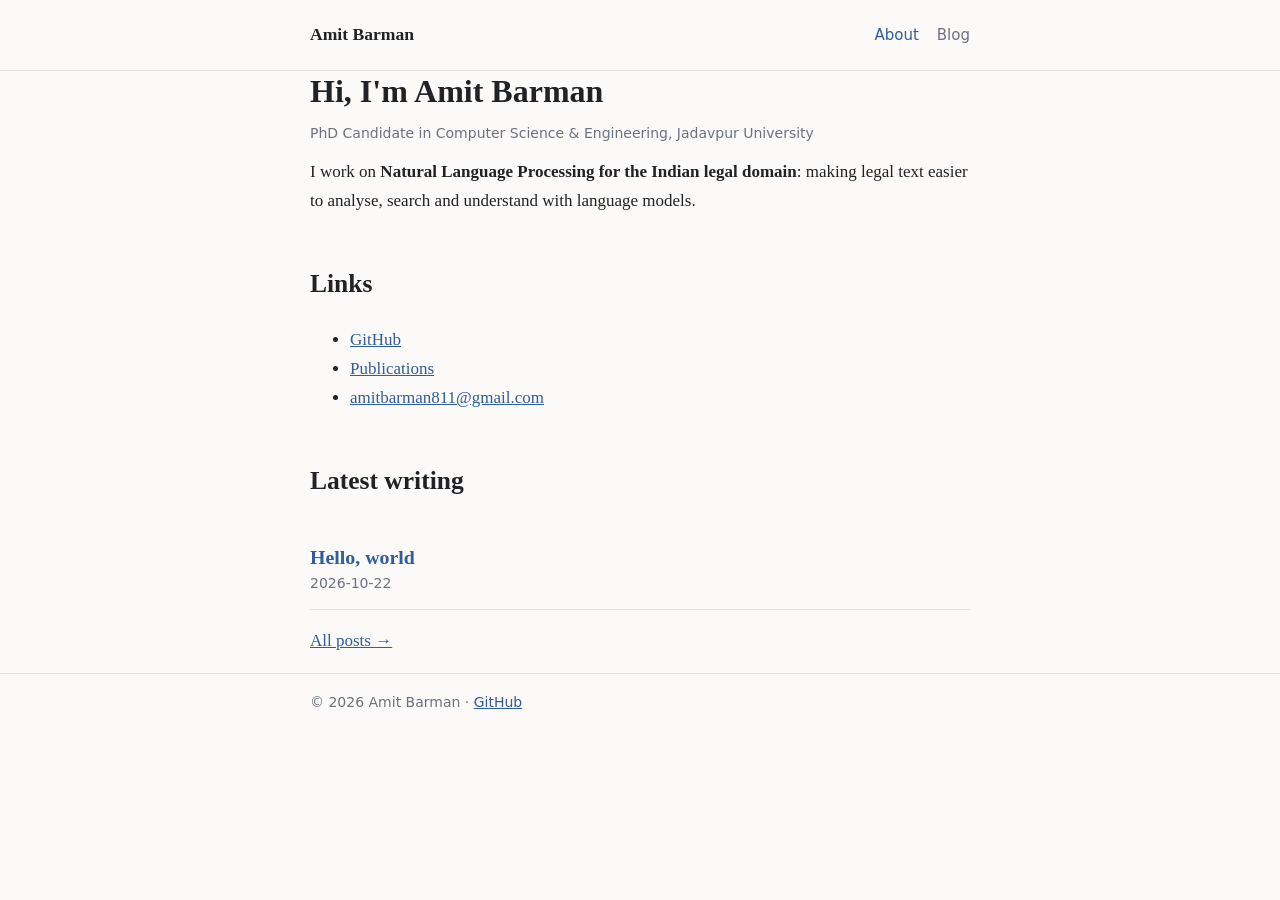
==== index.html @ 5dcd488a "Initial personal blog site" ====
<!doctype html><html lang="en"><head><meta charset="utf-8"><meta name="viewport" content="width=device-width,initial-scale=1">
<title>Amit Barman</title><link rel="stylesheet" href="style.css"></head>
<body data-page="index"><div id="hdr"></div>
<main class="wrap">
<h1>Hi, I'm Amit Barman</h1>
<p class="muted">PhD Candidate in Computer Science &amp; Engineering, Jadavpur University</p>
<p>I work on <strong>Natural Language Processing for the Indian legal domain</strong>: making legal text easier to analyse, search and understand with language models.</p>
<h2>Links</h2>
<ul>
<li><a href="https://github.com/imamit-b">GitHub</a></li>
<li><a href="https://github.com/imamit-b/Publications">Publications</a></li>
<li><a href="mailto:amitbarman811@gmail.com">amitbarman811@gmail.com</a></li>
</ul>
<h2>Latest writing</h2><div id="latest"></div>
</main><div id="ftr"></div>
<script src="common.js"></script>
<script>fetch('posts/posts.json').then(r=>r.json()).then(ps=>{
document.getElementById('latest').innerHTML=ps.slice(0,3).map(p=>`<div class="post-item"><h3><a href="post.html?p=${p.slug}">${p.title}</a></h3><div class="muted">${p.date}</div></div>`).join('')+'<p><a href="blog.html">All posts →</a></p>'})</script>
</body></html>
---- style.css ----
:root{--bg:#fbfaf8;--fg:#1f2328;--muted:#6b7280;--accent:#2f5d9e;--line:#e5e2dc}
@media (prefers-color-scheme:dark){:root{--bg:#16181c;--fg:#e6e6e6;--muted:#9aa0a8;--accent:#7aa7e6;--line:#2a2d33}}
*{box-sizing:border-box}
body{margin:0;background:var(--bg);color:var(--fg);font:17px/1.7 Georgia,'Times New Roman',serif}
.wrap{max-width:700px;margin:0 auto;padding:0 20px}
header{border-bottom:1px solid var(--line);padding:20px 0}
header .wrap{display:flex;justify-content:space-between;align-items:baseline;flex-wrap:wrap;gap:8px}
.brand{font-weight:bold;font-size:1.1rem;color:var(--fg);text-decoration:none}
nav a{margin-left:18px;color:var(--muted);text-decoration:none;font:15px system-ui,sans-serif}
nav a:hover,nav a.on{color:var(--accent)}
main{padding:40px 0 60px}
h1{font-size:2rem;line-height:1.25;margin:0 0 .4em}
h2{margin-top:1.8em}
a{color:var(--accent)}
.muted{color:var(--muted);font:14px system-ui,sans-serif}
.post-item{padding:18px 0;border-bottom:1px solid var(--line)}
.post-item h3{margin:0}
.post-item a{text-decoration:none}
pre{background:var(--line);padding:14px;overflow:auto;border-radius:6px;font-size:14px}
code{font-size:.92em}
blockquote{border-left:3px solid var(--line);margin-left:0;padding-left:16px;color:var(--muted)}
footer{border-top:1px solid var(--line);padding:20px 0;color:var(--muted);font:14px system-ui,sans-serif}
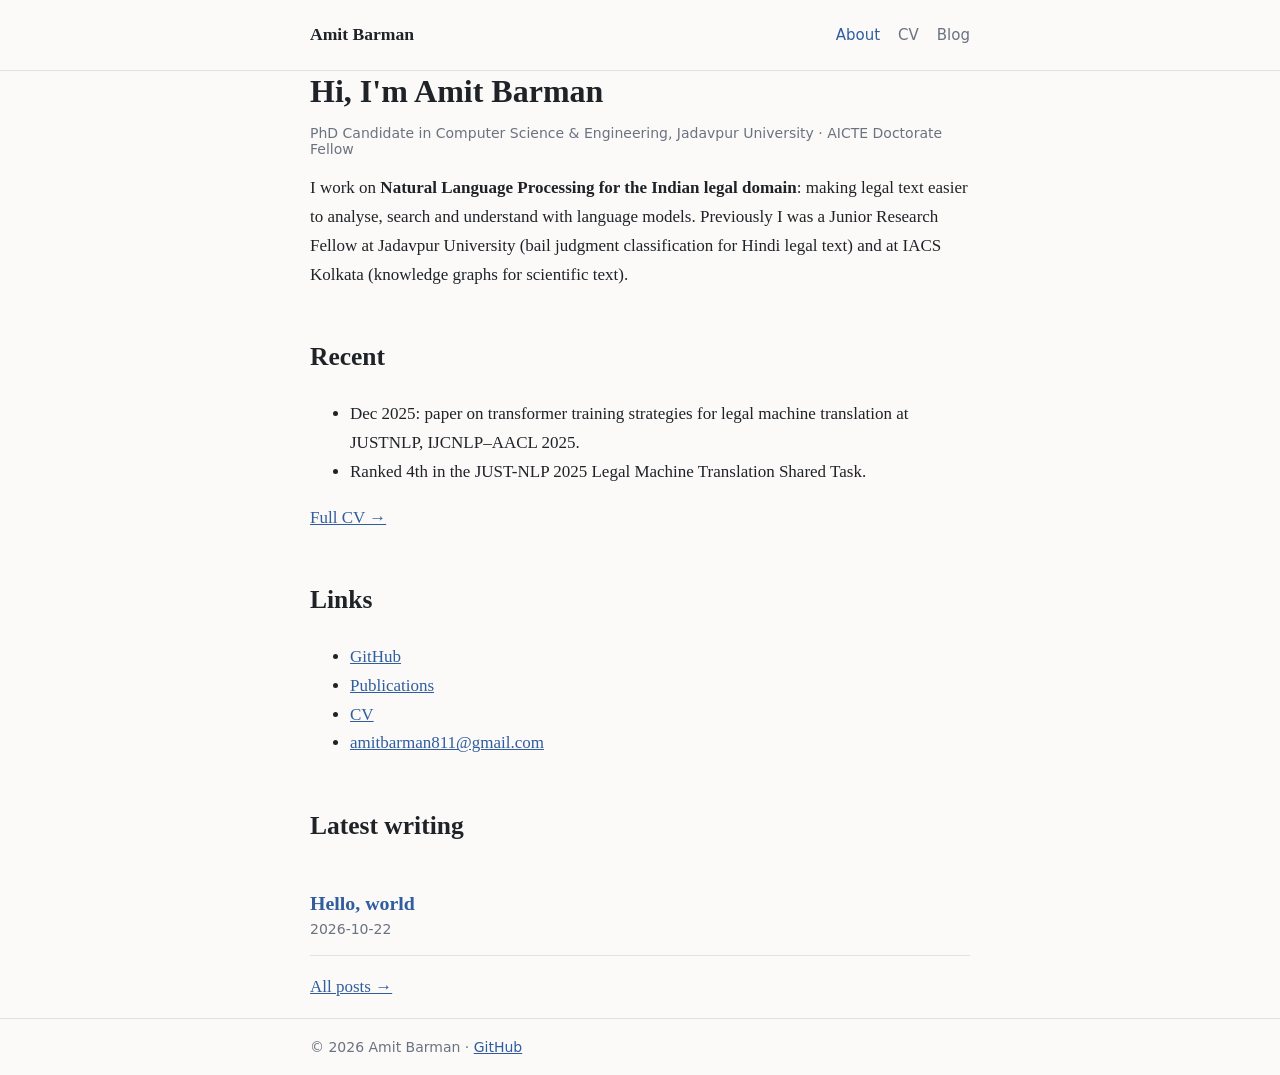
==== commit 63a17229: "Add CV page and update about page from resume" ====
--- a/index.html
+++ b/index.html
@@ -3,12 +3,19 @@
 <body data-page="index"><div id="hdr"></div>
 <main class="wrap">
 <h1>Hi, I'm Amit Barman</h1>
-<p class="muted">PhD Candidate in Computer Science &amp; Engineering, Jadavpur University</p>
-<p>I work on <strong>Natural Language Processing for the Indian legal domain</strong>: making legal text easier to analyse, search and understand with language models.</p>
+<p class="muted">PhD Candidate in Computer Science &amp; Engineering, Jadavpur University · AICTE Doctorate Fellow</p>
+<p>I work on <strong>Natural Language Processing for the Indian legal domain</strong>: making legal text easier to analyse, search and understand with language models. Previously I was a Junior Research Fellow at Jadavpur University (bail judgment classification for Hindi legal text) and at IACS Kolkata (knowledge graphs for scientific text).</p>
+<h2>Recent</h2>
+<ul>
+<li>Dec 2025: paper on transformer training strategies for legal machine translation at JUSTNLP, IJCNLP–AACL 2025.</li>
+<li>Ranked 4th in the JUST-NLP 2025 Legal Machine Translation Shared Task.</li>
+</ul>
+<p><a href="cv.html">Full CV →</a></p>
 <h2>Links</h2>
 <ul>
 <li><a href="https://github.com/imamit-b">GitHub</a></li>
 <li><a href="https://github.com/imamit-b/Publications">Publications</a></li>
+<li><a href="cv.html">CV</a></li>
 <li><a href="mailto:amitbarman811@gmail.com">amitbarman811@gmail.com</a></li>
 </ul>
 <h2>Latest writing</h2><div id="latest"></div>
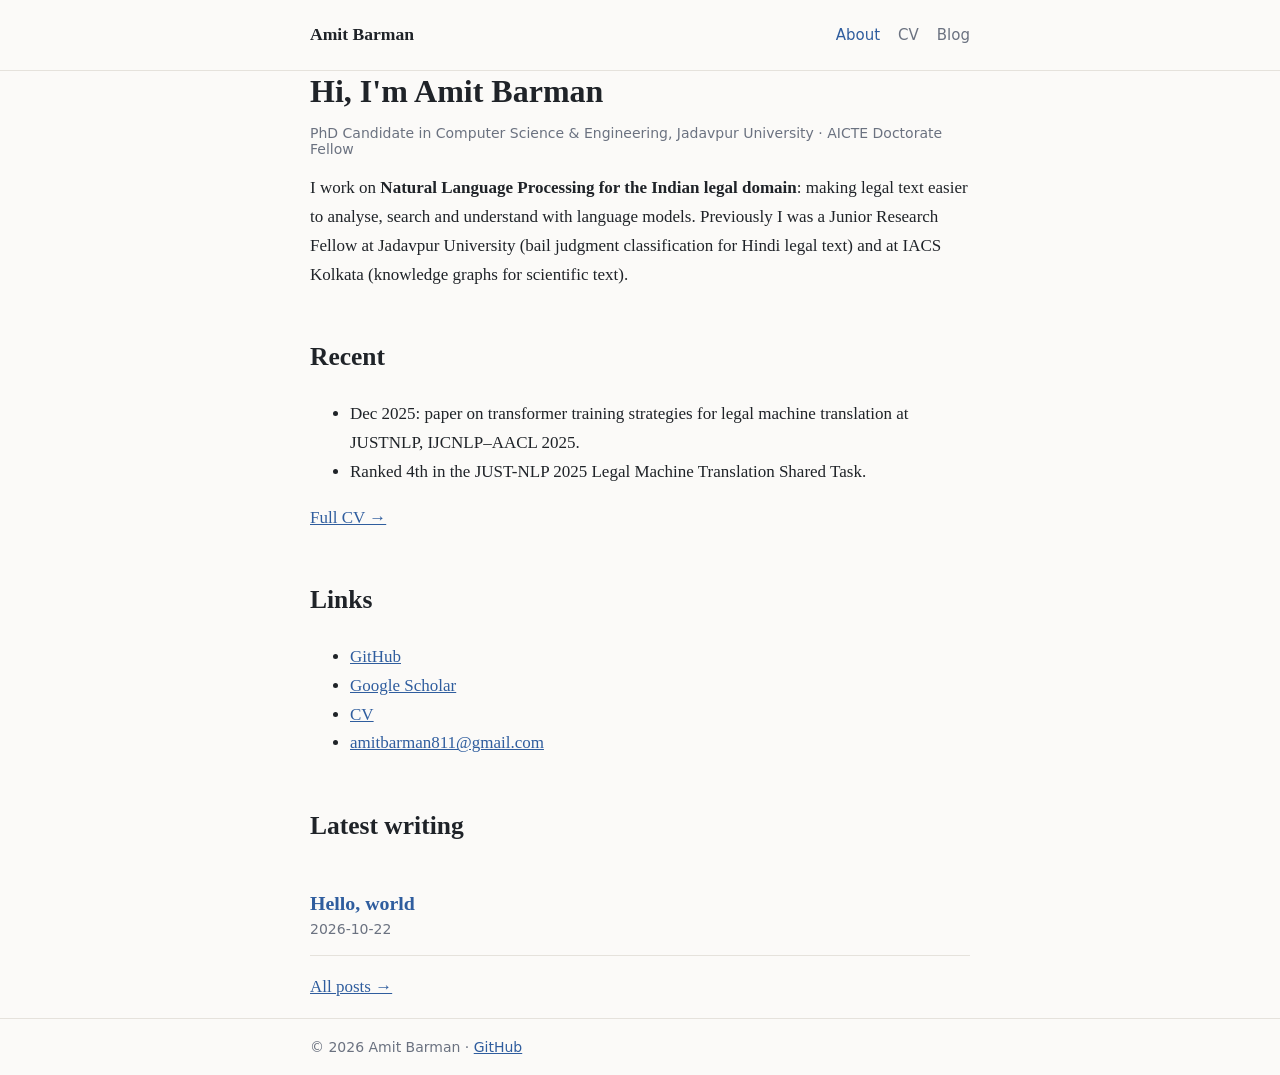
==== commit 066488f5: "Link publications to Google Scholar" ====
--- a/index.html
+++ b/index.html
@@ -14,7 +14,7 @@
 <h2>Links</h2>
 <ul>
 <li><a href="https://github.com/imamit-b">GitHub</a></li>
-<li><a href="https://github.com/imamit-b/Publications">Publications</a></li>
+<li><a href="https://scholar.google.com/citations?user=C70C-EsAAAAJ&amp;hl=en">Google Scholar</a></li>
 <li><a href="cv.html">CV</a></li>
 <li><a href="mailto:amitbarman811@gmail.com">amitbarman811@gmail.com</a></li>
 </ul>
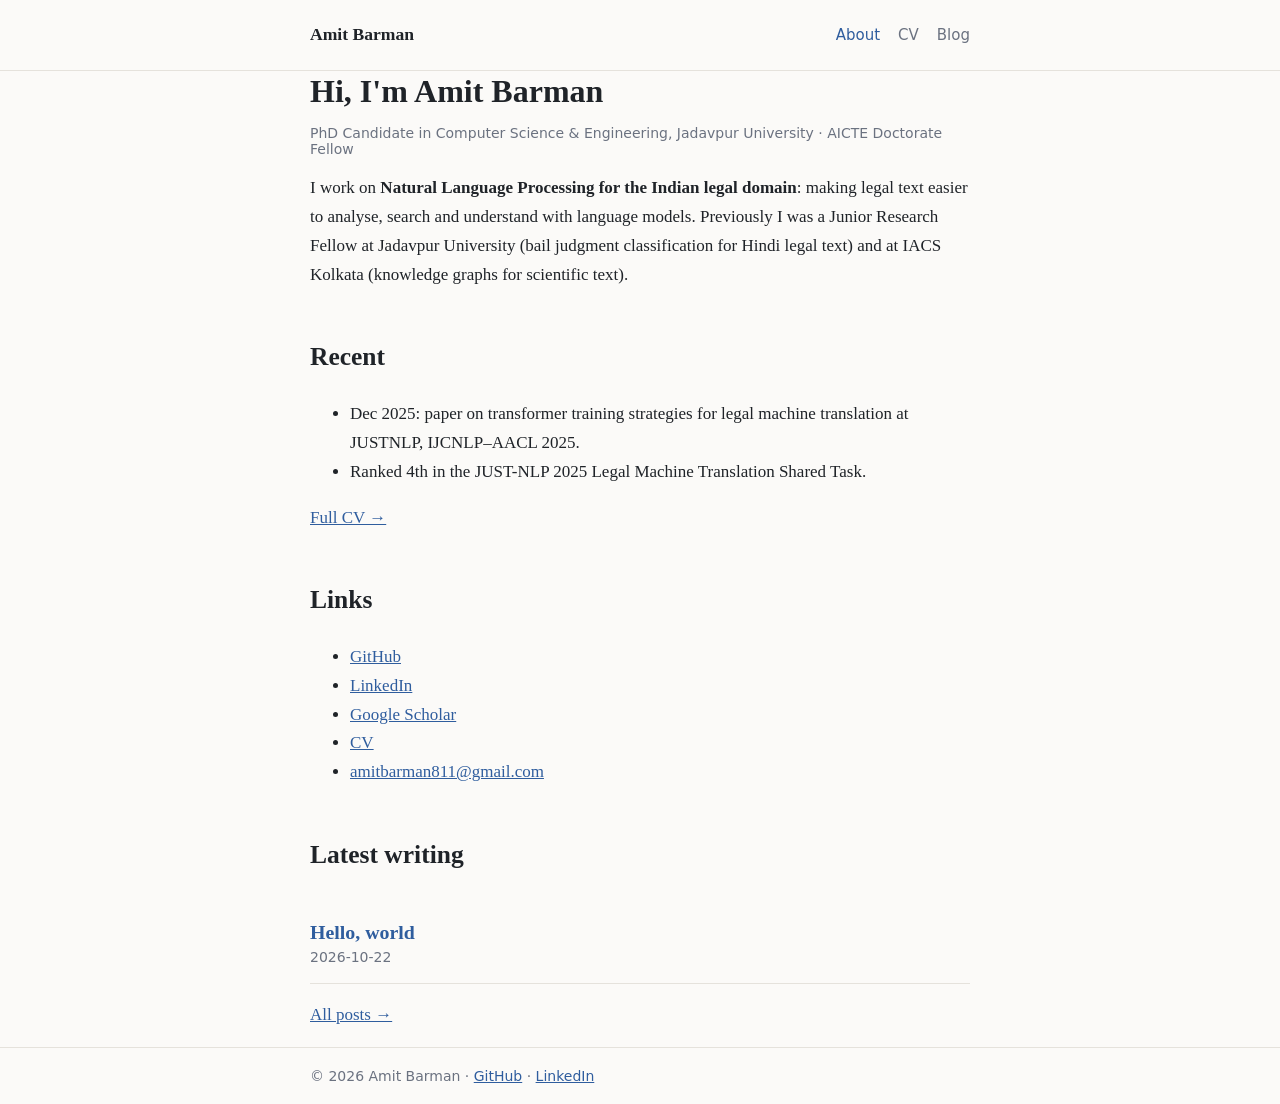
==== commit 3e6e6cbe: "Add LinkedIn link" ====
--- a/index.html
+++ b/index.html
@@ -14,6 +14,7 @@
 <h2>Links</h2>
 <ul>
 <li><a href="https://github.com/imamit-b">GitHub</a></li>
+<li><a href="https://www.linkedin.com/in/amitujumaki">LinkedIn</a></li>
 <li><a href="https://scholar.google.com/citations?user=C70C-EsAAAAJ&amp;hl=en">Google Scholar</a></li>
 <li><a href="cv.html">CV</a></li>
 <li><a href="mailto:amitbarman811@gmail.com">amitbarman811@gmail.com</a></li>
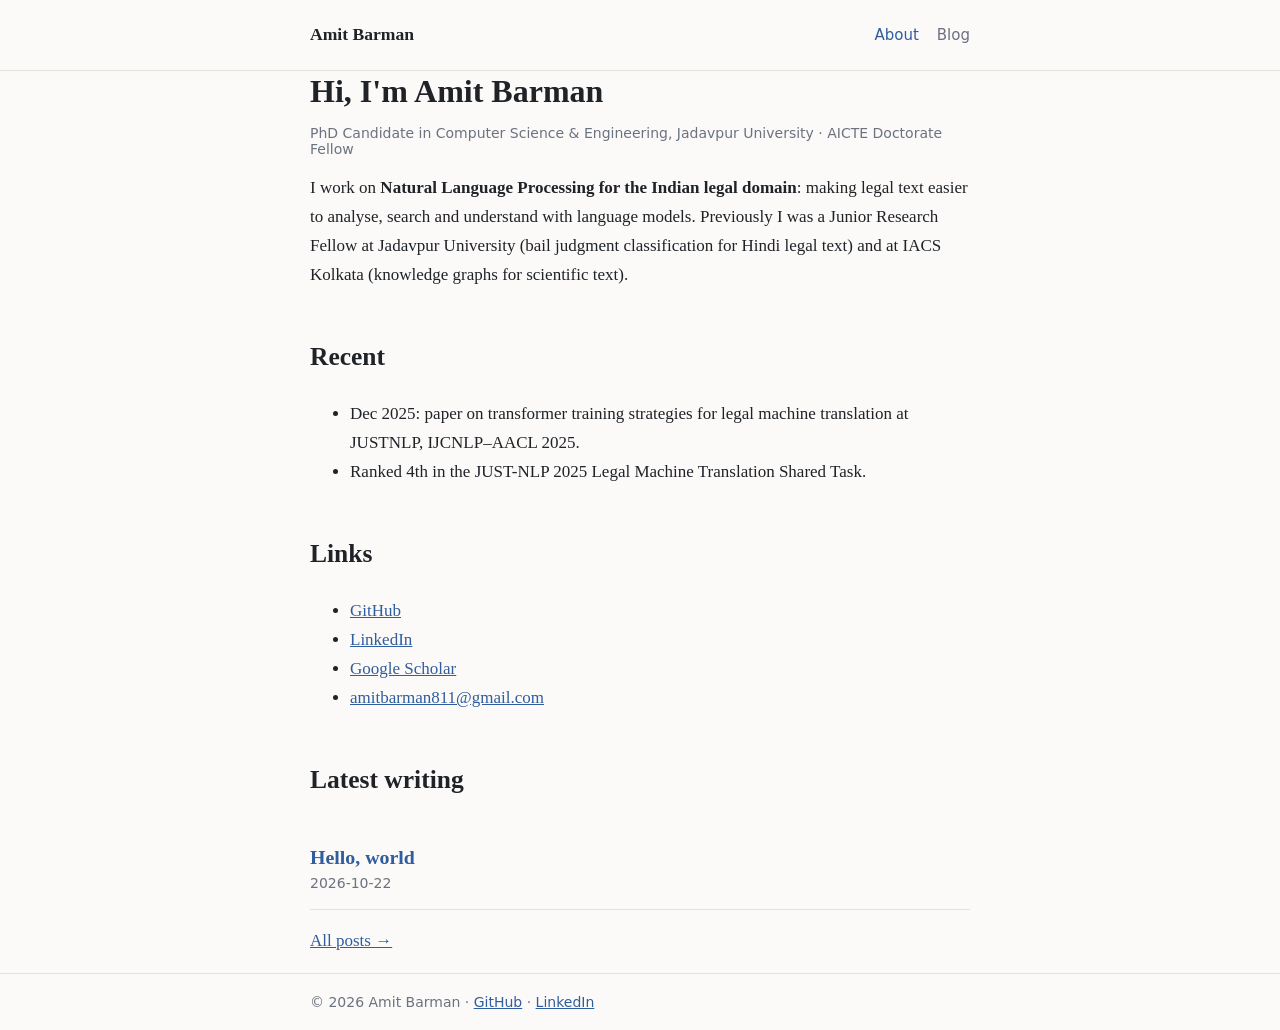
==== commit dffb4ad3: "Remove CV page" ====
--- a/index.html
+++ b/index.html
@@ -10,13 +10,11 @@
 <li>Dec 2025: paper on transformer training strategies for legal machine translation at JUSTNLP, IJCNLP–AACL 2025.</li>
 <li>Ranked 4th in the JUST-NLP 2025 Legal Machine Translation Shared Task.</li>
 </ul>
-<p><a href="cv.html">Full CV →</a></p>
 <h2>Links</h2>
 <ul>
 <li><a href="https://github.com/imamit-b">GitHub</a></li>
-<li><a href="https://www.linkedin.com/in/amitujumaki">LinkedIn</a></li>
+<li><a href="https://www.linkedin.com/in/amitjucse/">LinkedIn</a></li>
 <li><a href="https://scholar.google.com/citations?user=C70C-EsAAAAJ&amp;hl=en">Google Scholar</a></li>
-<li><a href="cv.html">CV</a></li>
 <li><a href="mailto:amitbarman811@gmail.com">amitbarman811@gmail.com</a></li>
 </ul>
 <h2>Latest writing</h2><div id="latest"></div>
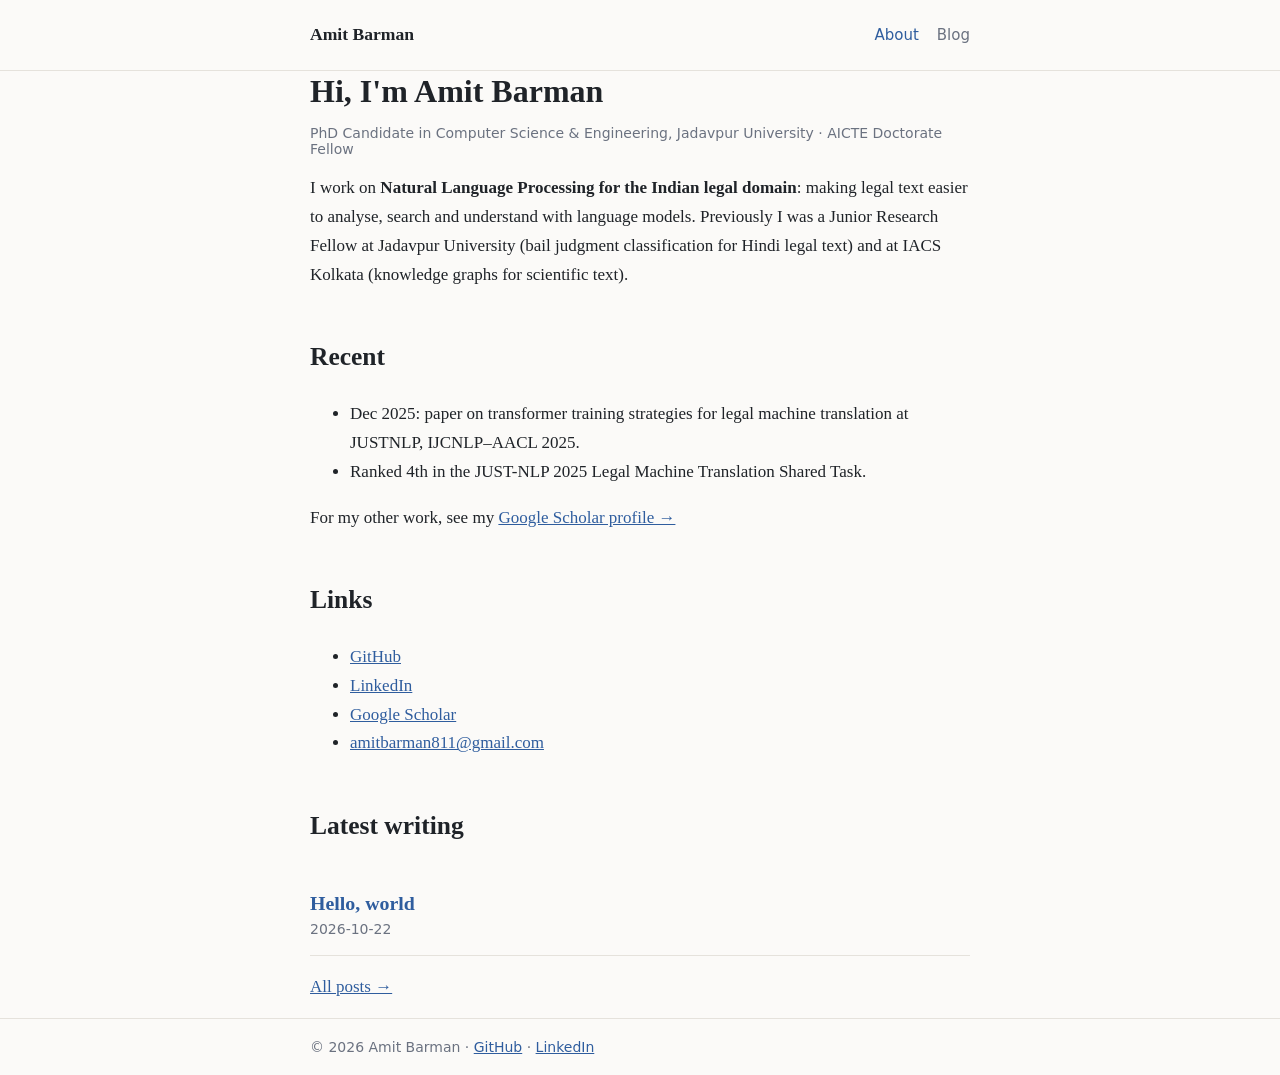
==== commit 65c9b2e5: "Add Google Scholar link under Recent" ====
--- a/index.html
+++ b/index.html
@@ -10,6 +10,7 @@
 <li>Dec 2025: paper on transformer training strategies for legal machine translation at JUSTNLP, IJCNLP–AACL 2025.</li>
 <li>Ranked 4th in the JUST-NLP 2025 Legal Machine Translation Shared Task.</li>
 </ul>
+<p>For my other work, see my <a href="https://scholar.google.com/citations?user=C70C-EsAAAAJ&amp;hl=en">Google Scholar profile →</a></p>
 <h2>Links</h2>
 <ul>
 <li><a href="https://github.com/imamit-b">GitHub</a></li>
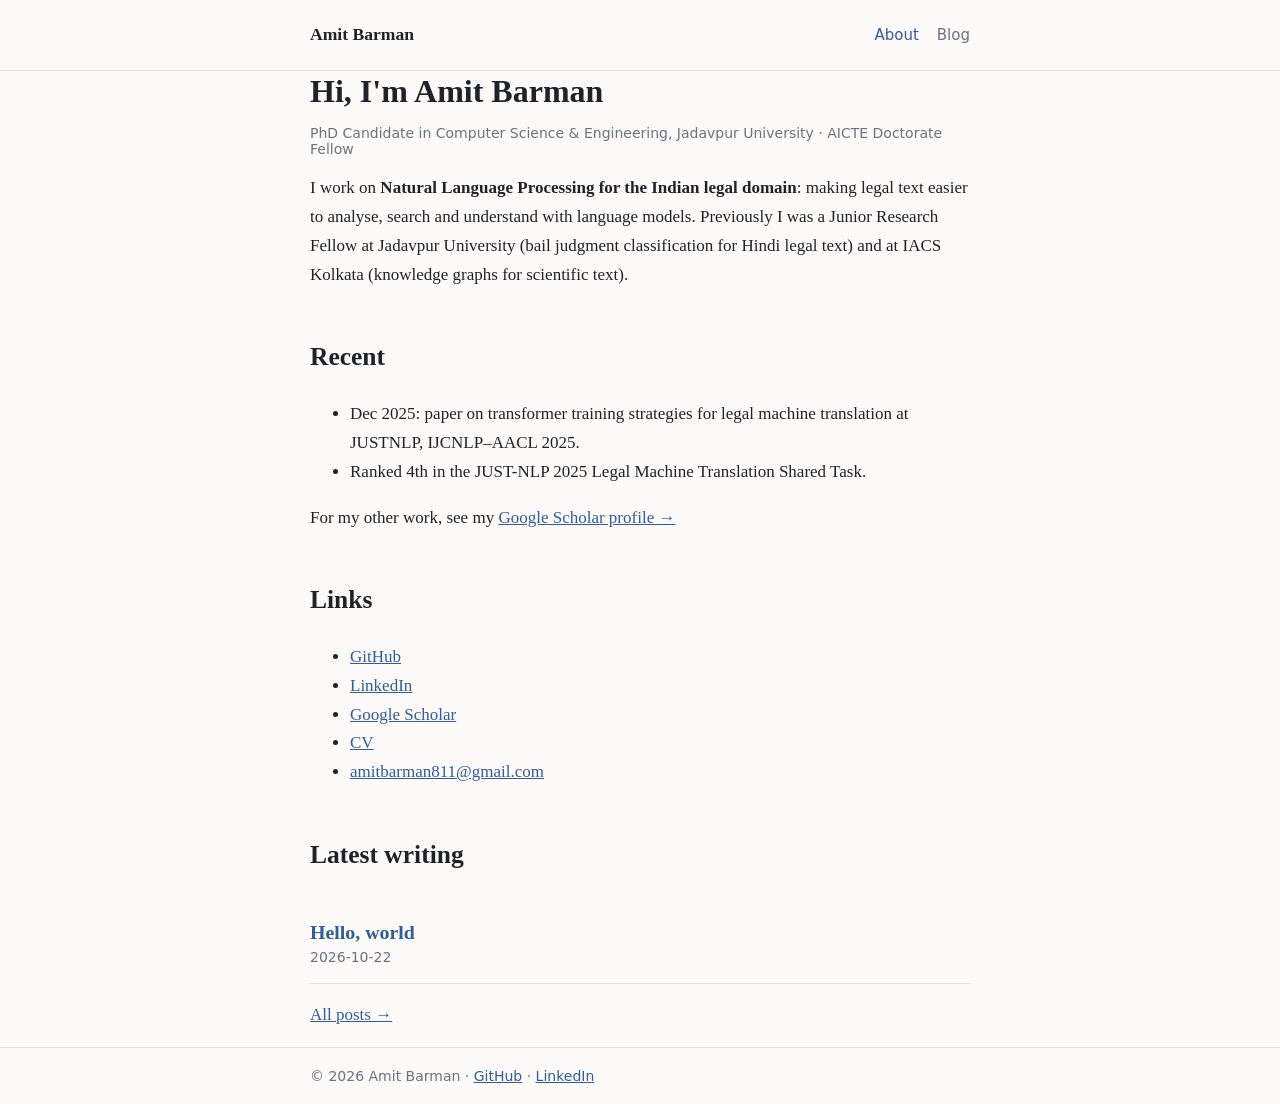
==== commit 444177fc: "Add CV link (LinkedIn) to links list" ====
--- a/index.html
+++ b/index.html
@@ -16,6 +16,7 @@
 <li><a href="https://github.com/imamit-b">GitHub</a></li>
 <li><a href="https://www.linkedin.com/in/amitjucse/">LinkedIn</a></li>
 <li><a href="https://scholar.google.com/citations?user=C70C-EsAAAAJ&amp;hl=en">Google Scholar</a></li>
+<li><a href="https://www.linkedin.com/in/amitjucse/overlay/1767954444112/single-media-viewer/?profileId=ACoAADmOREUBj2F27LaDRP850dO34hpbZwYBHME">CV</a></li>
 <li><a href="mailto:amitbarman811@gmail.com">amitbarman811@gmail.com</a></li>
 </ul>
 <h2>Latest writing</h2><div id="latest"></div>
